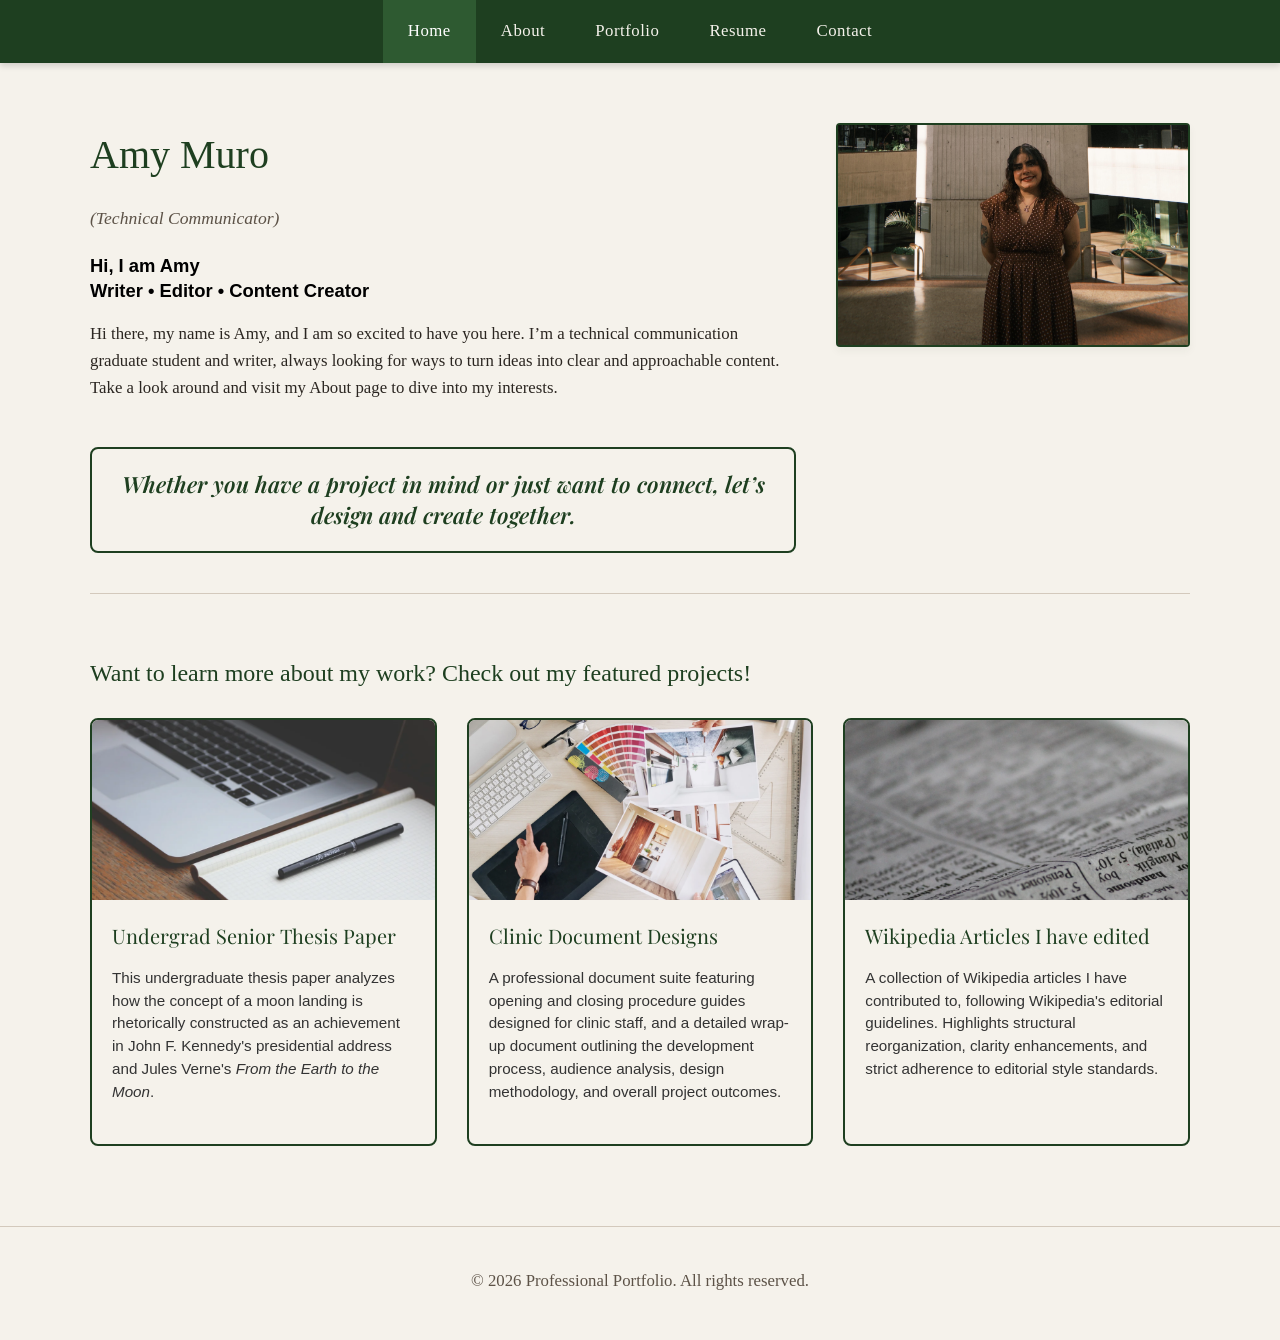
==== index.html @ cb8a2687 "Add files via upload" ====
<!DOCTYPE html>
<html lang="en">
<head>

    <meta charset="UTF-8">
    <meta name="viewport" content="width=device-width, initial-scale=1.0">
    <title>Amy Muro - Portfolio Home</title>
<link href="https://fonts.googleapis.com/css2?family=Playfair+Display:ital,wght@0,400..900;1,400..900&display=swap" rel="stylesheet">
    <link rel="stylesheet" href="stylesheet_for_website.css">

</head>
<body>
    <!-- Navigation Bar -->

    <nav class="navbar">
        <ul class="nav-list">
            <li class="nav-item"><a href="index.html" class="active">Home</a></li>
            <li class="nav-item"><a href="about.html">About</a></li>
            <li class="nav-item dropdown">
                <a href="portfolio.html" class="dropbtn">Portfolio</a>
                <ul class="dropdown-menu">
                    <li><a href="writing-samples.html">Writing Samples</a></li>
                    <li><a href="editorial-work.html">Editorial Work</a></li>
                    <li><a href="digital-work.html">Digital Work</a></li>
                </ul>

            </li>

            <li class="nav-item"><a href="resume.html">Resume</a></li>
            <li class="nav-item"><a href="contact.html">Contact</a></li>

        </ul>

    </nav>
    <main class="home-container">

        <!-- Hero Section -->

        <section class="hero-section">

            <div class="hero-text">

                <h1>Amy Muro</h1>

                <p class="hero-subtitle">(Technical Communicator)</p>

                <p class="hero-tagline-bubbly">

                    Hi, I am Amy<br>Writer &bull; Editor &bull; Content Creator

                </p>



                <p class="hero-bio">

                    Hi there, my name is Amy, and I am so excited to have you here. I’m a technical communication graduate student and writer, always looking for ways to turn ideas into clear and approachable content. Take a look around and visit my About page to dive into my interests.

                </p>



                <!-- Interactive Big CTA Banner -->

                <a href="contact.html" class="hero-cta-banner">

                    <span>Whether you have a project in mind or just want to connect, let’s design and create together.</span>

                </a>

            </div>



            <!-- Image of Me Box / Photo Container -->

           <div class="hero-image-box">
                <!-- Replace 'your-headshot.jpg' with your actual image file name -->
                <img src="Photo of Me 1.1.jpg" alt="Portrait of Amy Muro" class="hero-profile-img">
            </div>
        </section>

       <!-- Featured Work Section -->

        <section class="featured-section">

            <h2 class="featured-heading">Want to learn more about my work? Check out my featured projects!</h2>

           

            <div class="featured-grid">



                <!-- Card 1: Writing Samples -->

               <a href="writing-samples.html" class="featured-card">

                 <div class="featured-card-img">

                 <img src="Card 1.png" alt="Undergrad Senior Thesis Preview">

                 </div>

                 <div class="featured-card-body">

                     <h3>Undergrad Senior Thesis Paper</h3>

                        <p>This undergraduate thesis paper analyzes how the concept of a moon landing is rhetorically constructed as an achievement in John F. Kennedy's presidential address and Jules Verne's <i>From the Earth to the Moon</i>. </p>

                    </div>

                </a>

                <!-- Card 2: Digital Work -->

                <a href="digital-work.html" class="featured-card">

                    <div class="featured-card-img">

                    <img src="Card 2.png" alt="Clinic Document Designs Preview">

                    </div>

                    <div class="featured-card-body">

                        <h3>Clinic Document Designs</h3>

                        <p>A professional document suite featuring opening and closing procedure guides designed for clinic staff, and a detailed wrap-up document outlining the development process, audience analysis, design methodology, and overall project outcomes. </p>

                    </div>

                </a>



                <!-- Card 3: Editorial Work -->

                <a href="editorial-work.html" class="featured-card">

                    <div class="featured-card-img">

                         <img src="Card 3.png" alt="Wikipedia Articles Preview">

                    </div>

                    <div class="featured-card-body">

                        <h3>Wikipedia Articles I have edited</h3>

                        <p>A collection of Wikipedia articles I have contributed to, following Wikipedia's editorial guidelines. Highlights structural reorganization, clarity enhancements, and strict adherence to editorial style standards.</p>

                    </div>

                </a>



            </div>

        </section>

                       

                    </div>

                </a>



            </div>

        </section>



    </main>



    <!-- Footer / Contact Information -->

    <footer>

      <p>&copy; 2026 Professional Portfolio. All rights reserved.</p>

     

    </footer>



</body>

</html>

</html>
---- stylesheet_for_website.css ----
/* ==========================================
   GLOBAL STYLES & COLOR PALETTE
   ========================================== */
:root {
    --bg-beige: #F5F2EB;          /* Warm background beige */
    --card-bg: #FFFFFF;           /* Clean white for content cards */
    --text-dark: #2B2621;         /* Deep warm brown/black for text */
    --forest-green: #1E3F20;      /* Dark forest green for headers & nav */
    --accent-green: #2E5A31;      /* Hover state green */
    --border-brown: #D3C9BC;      /* Muted brown for borders */
}

body {
    margin: 0;
    font-family: Georgia, 'Times New Roman', Times, serif; /* Formal serif font */
    background-color: var(--bg-beige);
    color: var(--text-dark);
    line-height: 1.6;
}

/* ==========================================
   NAVIGATION BAR STYLING
   ========================================== */
.navbar {
    background-color: var(--forest-green);
    width: 100%;
    box-shadow: 0 3px 6px rgba(0, 0, 0, 0.15);
    position: sticky;
    top: 0;
    z-index: 1000;
}

.nav-list {
    list-style-type: none;
    margin: 0;
    padding: 0;
    display: flex;
    justify-content: center;
}

.nav-item {
    position: relative;
}

.nav-item > a {
    display: block;
    color: var(--bg-beige);
    text-align: center;
    padding: 18px 25px;
    text-decoration: none;
    font-size: 1.05rem;
    letter-spacing: 0.5px;
    transition: background-color 0.3s ease, color 0.3s ease;
}

.nav-item > a:hover, .nav-item > a.active {
    background-color: var(--accent-green);
    color: #FFFFFF;
}

/* Dropdown Menu */
.dropdown-menu {
    display: none;
    position: absolute;
    top: 100%;
    left: 0;
    background-color: var(--forest-green);
    list-style-type: none;
    padding: 0;
    margin: 0;
    min-width: 200px;
    box-shadow: 0px 8px 16px rgba(0, 0, 0, 0.2);
}

.dropdown-menu li a {
    padding: 14px 20px;
    color: var(--bg-beige);
    text-decoration: none;
    display: block;
    text-align: left;
    font-size: 0.95rem;
    border-top: 1px solid rgba(255, 255, 255, 0.1);
}

.dropdown-menu li a:hover {
    background-color: var(--accent-green);
    color: #FFFFFF;
}

.dropdown:hover .dropdown-menu {
    display: block;
}

/* ==========================================
   LAYOUT & CONTENT STYLING
   ========================================== */
.container {
    max-width: 900px;
    margin: 40px auto;
    padding: 40px;
    background-color: var(--card-bg);
    border: 1px solid var(--border-brown);
    box-shadow: 0 4px 12px rgba(43, 38, 33, 0.05);
}

h1, h2, h3 {
    color: var(--forest-green);
    font-weight: normal;
    margin-top: 0;
}

h1 {
    font-size: 2.2rem;
    border-bottom: 2px solid var(--border-brown);
    padding-bottom: 12px;
    margin-bottom: 20px;
}

h2 {
    font-size: 1.5rem;
    margin-top: 30px;
}

p {
    margin-bottom: 20px;
    font-size: 1.05rem;
}

.btn-primary {
    display: inline-block;
    background-color: var(--forest-green);
    color: var(--bg-beige);
    padding: 10px 20px;
    text-decoration: none;
    border-radius: 2px;
    transition: background-color 0.3s ease;
}

.btn-primary:hover {
    background-color: var(--accent-green);
    color: #FFFFFF;
}

footer {
    text-align: center;
    padding: 25px;
    color: #5C5247;
    font-size: 0.9rem;
    border-top: 1px solid var(--border-brown);
    margin-top: 60px;
    .featured-card-body {
    padding: 20px;
    text-align: center;
}

.featured-card-body h3 {
    font-size: 1.1rem;
    color: var(--forest-green);
    margin: 0 0 8px 0;
}

.featured-card-body p {
    margin: 0;
    color: var(--text-dark);
    font-size: 0.9rem; /* Slightly smaller text for descriptions */
    line-height: 1.4;
}
}
/* ==========================================
   WIREFRAME PORTFOLIO GRID STYLING
   ========================================== */
/* Center and constrain the content width */
.portfolio-wrapper {
    max-width: 1100px; /* Adjust width as preferred */
    margin: 40px auto;  /* Centers the whole block on screen */
    padding: 0 20px;
}

/* 3 Equal Columns Grid */
.portfolio-grid {
    display: grid;
    grid-template-columns: repeat(3, 1fr);
    gap: 25px;
    align-items: start;
}

/* Vertical stacking inside each column */
.portfolio-column {
    display: flex;
    flex-direction: column;
    gap: 25px;
}

/* Column Header Styling */
.column-header {
    font-family: 'Playfair Display', Georgia, serif;
    font-size: 1.6rem;
    font-style: italic;
    color: #1E3F20;
    margin: 0 0 5px 0;
    padding-bottom: 8px;
    border-bottom: 2px solid rgba(30, 63, 32, 0.2);
}

/* Card Container */
.portfolio-card {
    display: flex;
    flex-direction: column;
    background-color: #F5F2EB;
    border: 2px solid #1E3F20;
    border-radius: 8px;
    overflow: hidden;
    text-decoration: none;
    transition: transform 0.3s ease, box-shadow 0.3s ease;
}

.portfolio-card:hover {
    transform: translateY(-5px);
    box-shadow: 0 8px 20px rgba(30, 63, 32, 0.2);
}

/* Top Half Image Container */
.portfolio-card-img {
    width: 100%;
    height: 160px; /* Fixed height for top-half image banner */
    overflow: hidden;
    background-color: #e2ded4;
}

.portfolio-card-img img {
    width: 100%;
    height: 100%;
    object-fit: cover;
    display: block;
}

/* Bottom Half Text Container */
.portfolio-card-body {
    padding: 18px;
}

.portfolio-card-body h3 {
    font-family: 'Playfair Display', Georgia, serif;
    font-size: 1.15rem;
    color: #1E3F20;
    margin: 0 0 8px 0;
}

.portfolio-card-body p {
    font-family: 'Quicksand', 'Nunito', sans-serif;
    font-size: 0.9rem;
    color: #333333;
    line-height: 1.4;
    margin: 0;
}

/* Responsive breakpoint for small screens */
@media (max-width: 850px) {
    .portfolio-grid {
        grid-template-columns: 1fr;
    }
}
/* ==========================================
   HOMEPAGE HERO & FEATURED SECTION STYLING
   ========================================== */

.home-container {
    max-width: 1100px;
    margin: 40px auto;
    padding: 20px;
}

.hero-section {
    display: flex;
    justify-content: space-between;
    align-items: flex-start;
    gap: 40px;
    margin-bottom: 60px;
    padding-bottom: 40px;
    border-bottom: 1px solid var(--border-brown);
}

.hero-text {
    flex: 1;
}

.hero-text h1 {
    font-size: 2.5rem;
    margin-bottom: 5px;
    border-bottom: none;
    padding-bottom: 0;
}

.hero-subtitle {
    font-size: 1.1rem;
    color: #5C5247;
    margin-bottom: 20px;
    font-style: italic;
}
.hero-tagline-bubbly {
    color: #000000;
    font-family: 'Quicksand', 'Nunito', sans-serif;
    font-size: 1.15rem;
    font-weight: 600;
    line-height: 1.4;
    margin-top: 5px;   /* <--- This pulls it closer to whatever is above it */
    margin-bottom: 15px;
}
.hero-bio {
    font-size: 1.05rem;
    color: var(--text-dark);
    line-height: 1.6;
}

/* Image of Me Placeholder Box */
.hero-image-box {
    width: 350px;
    height: 220px;
    background-color: #FFFFFF;
    border: 2px solid var(--forest-green);
    display: flex;
    align-items: center;
    justify-content: center;
    text-align: center;
    border-radius: 4px;
    box-shadow: 0 4px 8px rgba(30, 63, 32, 0.05);
    flex-shrink: 0;
}
.hero-image-box img {
    width: 100%;
    height: 100%;
    object-fit: cover;
    display: block;
}

.hero-image-box span {
    font-size: 1.2rem;
    color: var(--forest-green);
}
.hero-cta-banner {
    display: inline-block;
    margin-top: 25px;
    padding: 20px 28px;
    background-color: #F5F2EB; /* Beige background */
    border: 2px solid #1E3F20; /* Forest green border */
    border-radius: 8px;
    text-decoration: none;
    transition: all 0.3s ease;
}

/* Big, beautiful editorial text */
.hero-cta-banner span {
    display: block;
    font-family: 'Playfair Display', Georgia, serif; /* Editorial serif font */
    font-size: 1.4rem; /* Makes it nice and large */
    font-weight: 600;
    font-style: italic; /* Optional: gives it that gorgeous slanted editorial look */
    color: #1E3F20;
    text-align: center;
    line-height: 1.4;
}

/* Hover effect */
.hero-cta-banner:hover {
    background-color: #1E3F20;
    transform: translateY(-3px);
    box-shadow: 0 6px 15px rgba(30, 63, 32, 0.2);
}

.hero-cta-banner:hover span {
    color: #F5F2EB; /* Text turns beige on hover */
}
/* Featured Work Section */
.featured-heading {
    font-size: 1.5rem;
    color: var(--forest-green);
    margin-bottom: 25px;
}

.featured-grid {
    display: grid;
    grid-template-columns: repeat(3, 1fr);
    gap: 30px;
}

/* Ensure the card keeps its content neatly stacked */
.featured-card {
    display: flex;
    flex-direction: column;
    background-color: #F5F2EB;
    border: 2px solid #1E3F20;
    border-radius: 8px;
    overflow: hidden; /* Keeps everything neatly inside the rounded corners */
    text-decoration: none;
    transition: transform 0.3s ease, box-shadow 0.3s ease;
}

.featured-card:hover {
    transform: translateY(-5px);
    box-shadow: 0 8px 20px rgba(30, 63, 32, 0.2);
}

/* Restrict the image container to the top half with a fixed height */
.featured-card-img {
    width: 100%;
    height: 180px; /* Adjust this height if you want it taller or shorter */
    overflow: hidden;
}

.featured-card-img img {
    width: 100%;
    height: 100%;
    object-fit: cover; /* Crops the image nicely to fit the top box */
    display: block;
}

/* Padding for the text section at the bottom */
.featured-card-body {
    padding: 20px;
}

.featured-card-body h3 {
    font-family: 'Playfair Display', Georgia, serif;
    font-size: 1.25rem;
    color: #1E3F20;
    margin-bottom: 10px;
}

.featured-card-body p {
    font-family: 'Quicksand', 'Nunito', sans-serif;
    font-size: 0.95rem;
    color: #333333;
    line-height: 1.5;
}

/* --- ABOUT ME PAGE SECTION --- */
.vision-bring-container {
    max-width: 1100px;
    margin: 60px auto;
    padding: 0 20px;
}

.section-title {
    font-family: 'Playfair Display', Georgia, serif;
    font-size: 2.2rem;
    color: #1E3F20;
    text-align: center;
    margin-bottom: 40px;
    font-style: italic;
}

/* 3-Column Grid Layout */
.vision-grid {
    display: grid;
    grid-template-columns: repeat(3, 1fr);
    gap: 30px;
    margin-bottom: 60px;
}

/* Individual Grid Cards */
.vision-card {
    background-color: #F5F2EB; /* Soft beige */
    border: 1px solid rgba(30, 63, 32, 0.2); /* Subtle forest green border */
    border-radius: 8px;
    padding: 30px 25px;
    transition: transform 0.3s ease, box-shadow 0.3s ease;
}

.vision-card:hover {
    transform: translateY(-5px);
    box-shadow: 0 8px 20px rgba(30, 63, 32, 0.1);
}

.vision-card h3 {
    font-family: 'Playfair Display', Georgia, serif;
    font-size: 1.35rem;
    color: #1E3F20;
    margin-bottom: 15px;
    line-height: 1.3;
}

.vision-card p {
    font-family: 'Quicksand', 'Nunito', sans-serif;
    font-size: 0.95rem;
    color: #333333;
    line-height: 1.6;
}

/* Responsive adjustment for smaller screens */
@media (max-width: 768px) {
    .vision-grid {
        grid-template-columns: 1fr;
    }
}

/* --- Contact Page Styles --- */
.contact-container {
    max-width: 1000px;
    margin: 50px auto;
    padding: 0 20px;
}

.contact-header {
    text-align: center;
    margin-bottom: 40px;
}

.contact-header h1 {
    font-family: 'Playfair Display', Georgia, serif;
    font-size: 2.5rem;
    color: #1E3F20;
    margin-bottom: 10px;
    font-style: italic;
}

.contact-header p {
    font-family: 'Quicksand', 'Nunito', sans-serif;
    font-size: 1.05rem;
    color: #444444;
    max-width: 600px;
    margin: 0 auto;
}

/* Info Cards Styling */
.contact-info {
    display: flex;
    flex-direction: column;
    gap: 15px;
}

.info-card {
    background-color: #F5F2EB;
    border: 1px solid rgba(30, 63, 32, 0.2);
    border-radius: 8px;
    padding: 20px;
}

.info-label {
    display: block;
    font-family: 'Playfair Display', Georgia, serif;
    font-size: 0.9rem;
    font-weight: 700;
    color: #1E3F20;
    text-transform: uppercase;
    letter-spacing: 0.5px;
    margin-bottom: 5px;
}

.info-detail {
    font-family: 'Quicksand', 'Nunito', sans-serif;
    font-size: 1rem;
    color: #222222;
    margin: 0;
}

.info-detail a {
    color: #1E3F20;
    text-decoration: none;
    font-weight: 600;
    transition: color 0.2s ease;
}

.info-detail a:hover {
    text-decoration: underline;
}

/* Form Styling */
.contact-form {
    background-color: #F5F2EB;
    border: 2px solid #1E3F20;
    border-radius: 8px;
    padding: 30px;
    display: flex;
    flex-direction: column;
    gap: 20px;
}

.form-group {
    display: flex;
    flex-direction: column;
    gap: 8px;
}

.form-group label {
    font-family: 'Quicksand', 'Nunito', sans-serif;
    font-size: 0.95rem;
    font-weight: 700;
    color: #1E3F20;
}

.form-group input,
.form-group textarea {
    width: 100%;
    padding: 12px 15px;
    border: 1px solid rgba(30, 63, 32, 0.3);
    border-radius: 6px;
    background-color: #FFFFFF;
    font-family: 'Quicksand', 'Nunito', sans-serif;
    font-size: 0.95rem;
    color: #333333;
    transition: border-color 0.2s ease, box-shadow 0.2s ease;
}

/* Focus state for accessibility */
.form-group input:focus,
.form-group textarea:focus {
    outline: none;
    border-color: #1E3F20;
    box-shadow: 0 0 0 3px rgba(30, 63, 32, 0.15);
}
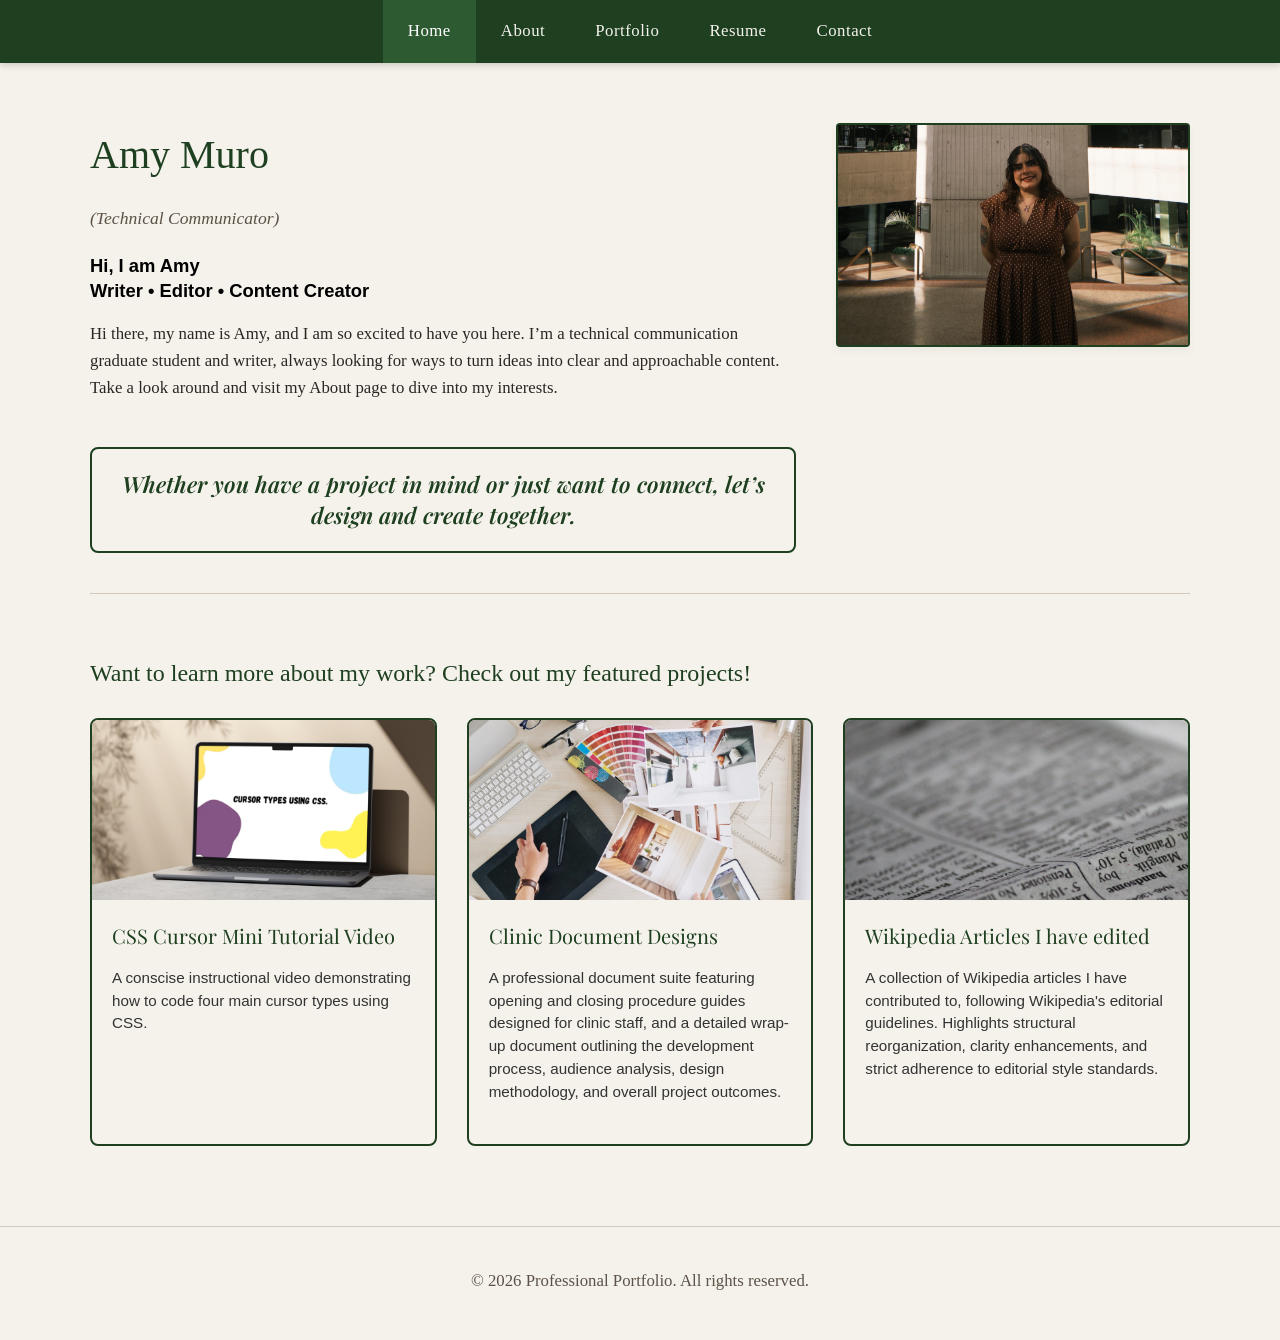
==== commit 9bf3e198: "Add files via upload" ====
--- a/index.html
+++ b/index.html
@@ -92,21 +92,21 @@
 
 
 
-                <!-- Card 1: Writing Samples -->
+                <!-- Card 1: Digital Work -->
 
-               <a href="writing-samples.html" class="featured-card">
+               <a href="digital-work.html" class="featured-card">
 
                  <div class="featured-card-img">
 
-                 <img src="Card 1.png" alt="Undergrad Senior Thesis Preview">
+                 <img src="Portfolio Card 6.png" alt="Mini Instructional Cursor Tutorial Video Preview">
 
                  </div>
 
                  <div class="featured-card-body">
 
-                     <h3>Undergrad Senior Thesis Paper</h3>
+                     <h3>CSS Cursor Mini Tutorial Video </h3>
 
-                        <p>This undergraduate thesis paper analyzes how the concept of a moon landing is rhetorically constructed as an achievement in John F. Kennedy's presidential address and Jules Verne's <i>From the Earth to the Moon</i>. </p>
+                        <p> A conscise instructional video demonstrating how to code four main cursor types using CSS.  </p>
 
                     </div>
 
